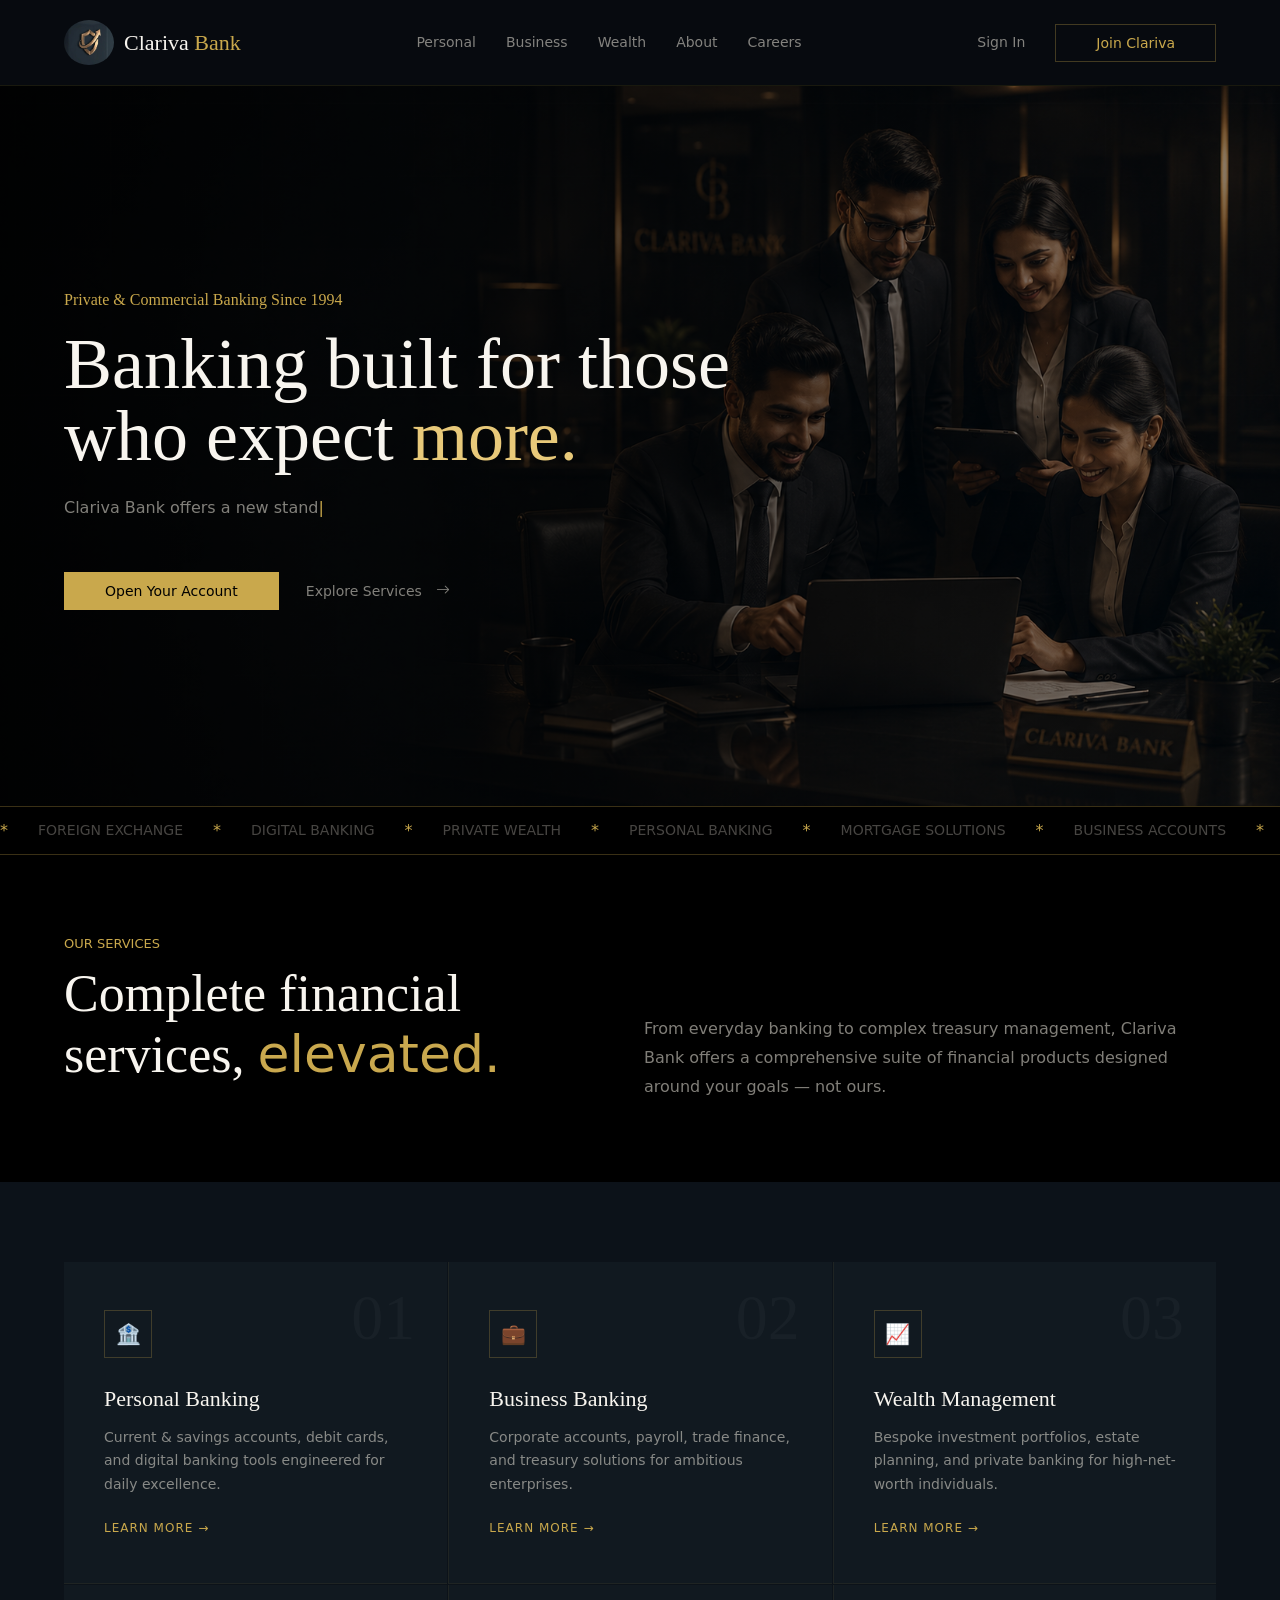
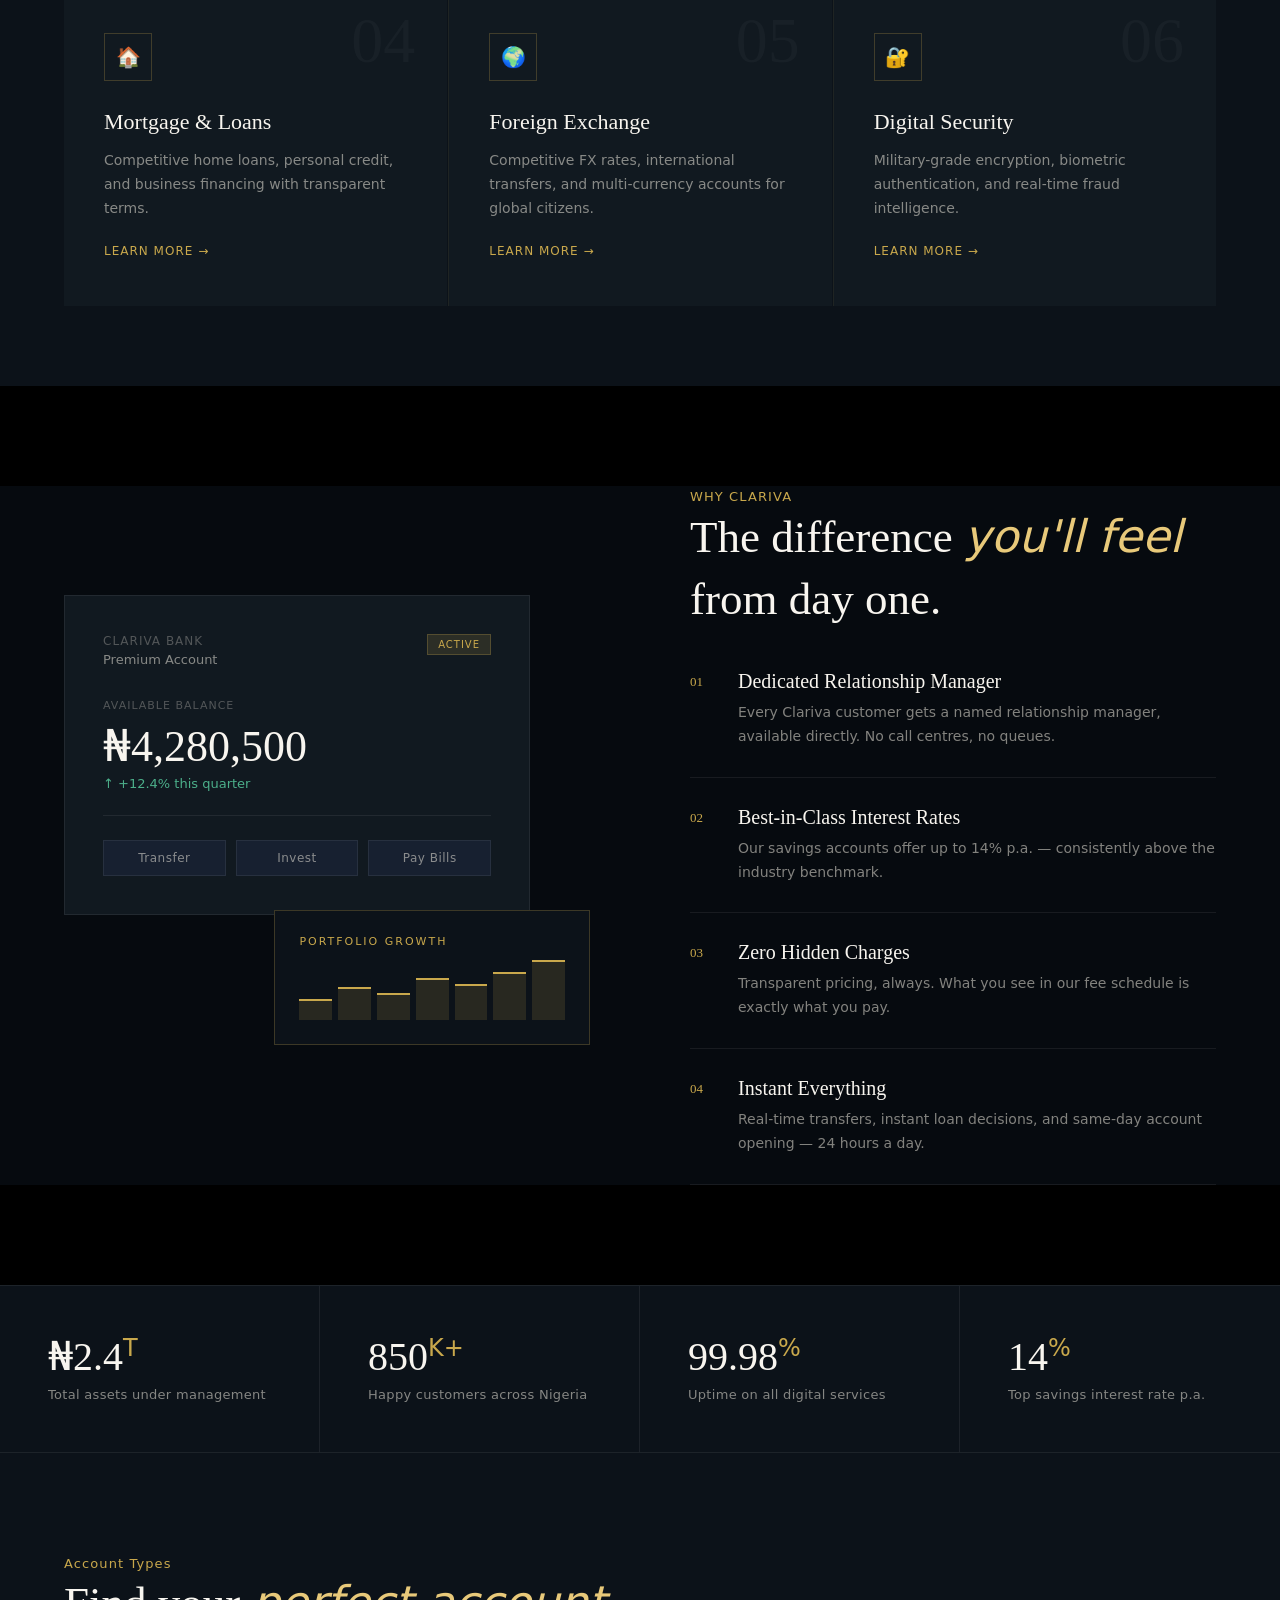
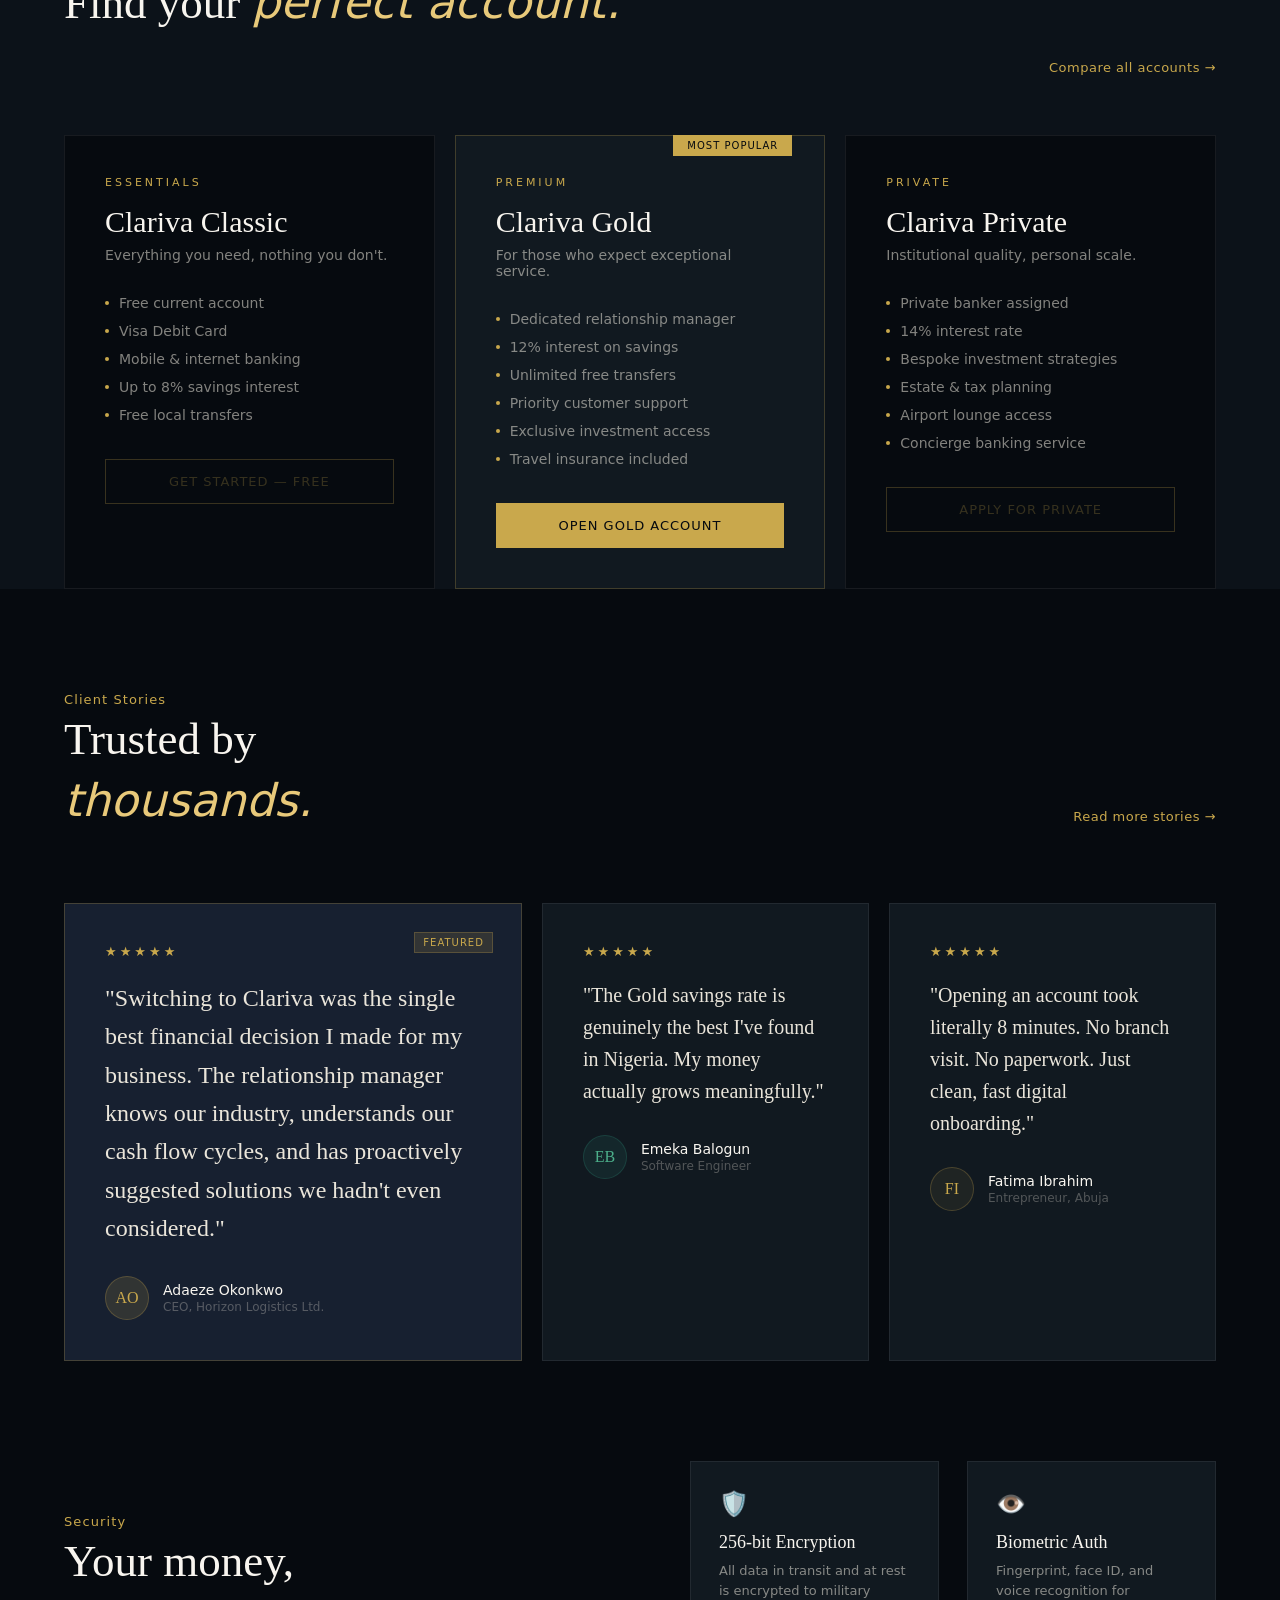
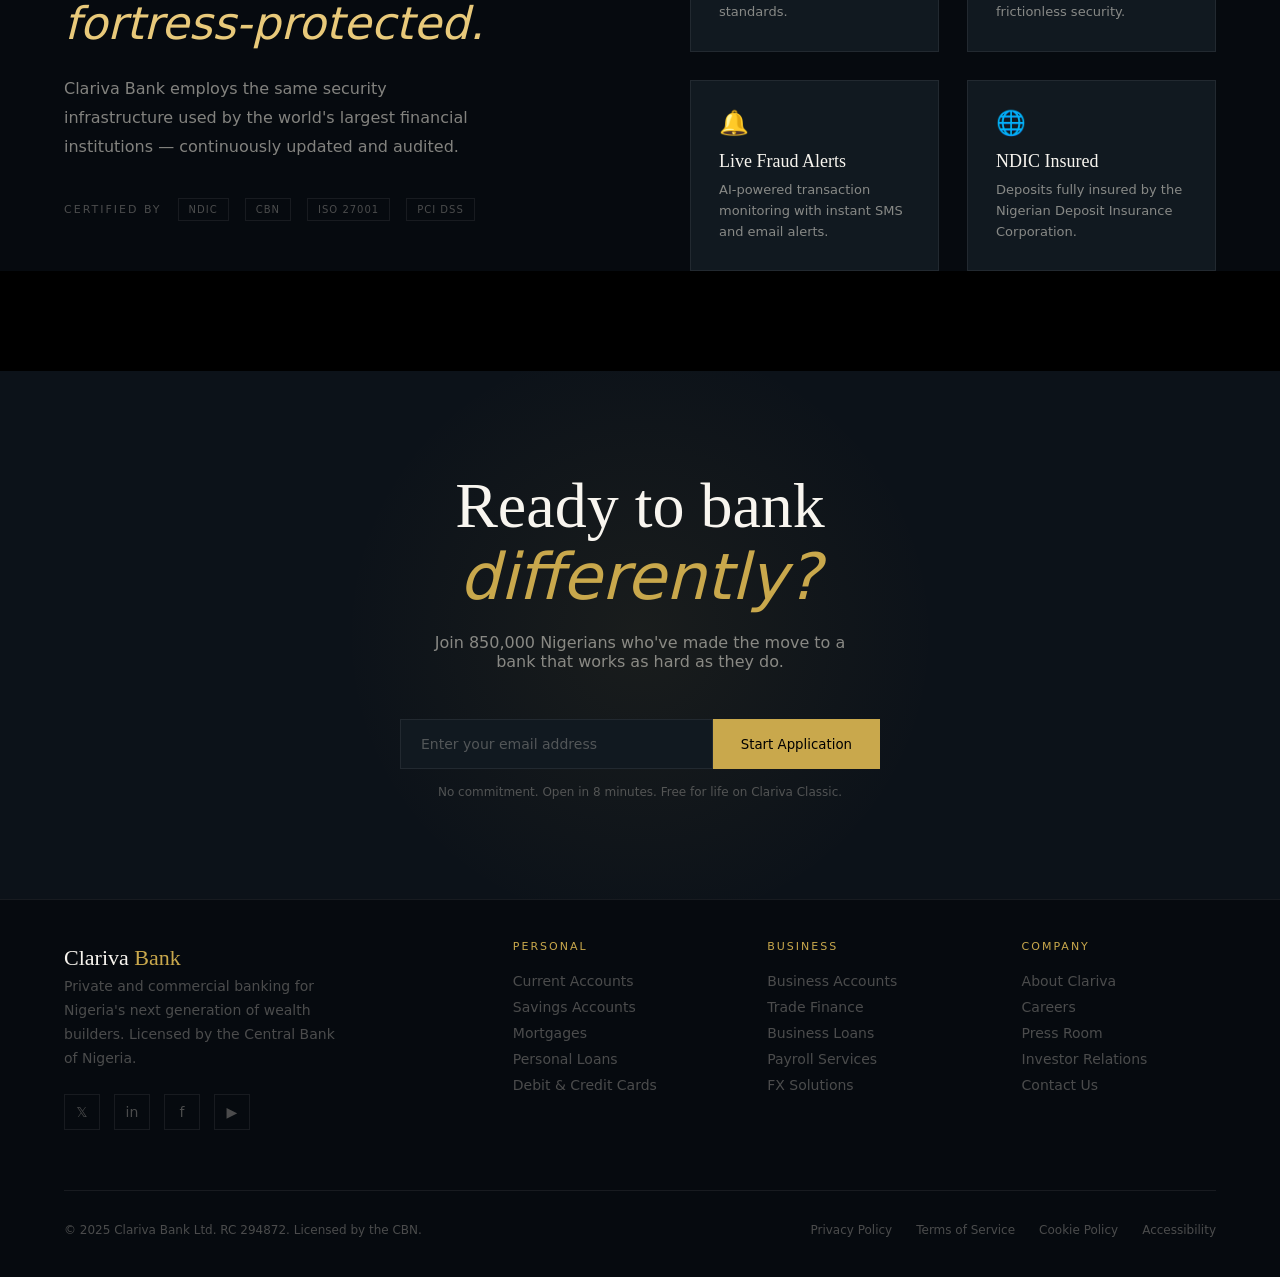
==== index.html @ 9856fad3 "uploaded" ====
<!DOCTYPE html>
<html lang="en">

<head>
    <meta charset="UTF-8">
    <meta name="viewport" content="width=device-width, initial-scale=1.0">
    <link rel="icon" type="image/svg+xml" href="./images/clariva-logo.png">
    <meta name="viewport" content="width=device-width, initial-scale=1.0">
    <link rel="stylesheet" href="https://cdn.jsdelivr.net/npm/bootstrap-icons@1.13.1/font/bootstrap-icons.min.css">
    <link rel="stylesheet" href="./css/index.css">
    <title>Clariva Bank - Private & Commercial Banking</title>
</head>

<body>

    <header>
        <div class="navbar">
            <div class="header-1">
                
                <img src="./images/clariva-logo.png" alt="">
                <a href="#">
                    
                    <h1>Clariva <span>Bank</span></h1>
                </a>
            </div>

            <nav class="main-nav">
                <ul>
                    <li><a href="#">Personal</a></li>
                    <li><a href="#">Business</a></li>
                    <li><a href="#">Wealth</a></li>
                    <li><a href="#">About</a></li>
                    <li><a href="#">Careers</a></li>
                </ul>
            </nav>

            <div class="bttn">
                <a href="#" id="signIn">Sign In</a>
                <button id="btn">Join Clariva</button>
            </div>

            <button class="menu-toggle" type="button" aria-label="Open menu">
                <i class="bi bi-list"></i>
            </button>
        </div>
    </header>

    <section class="hero">
        <div class="hero-section">
            <h5>Private & Commercial Banking Since 1994</h5>

            <h1>
                Banking built
                for those who
                expect <span class="more">more.</span>
            </h1>

            <p class="hero-typewriter">
                <span id="typewriter"></span><span class="tw-cursor">|</span>
            </p>

            <a href="./signUp and signIn/signup.html"><button id="btn">Open Your Account</button></a>
            <a class="explore-link" href="#">Explore Services <i class="bi bi-arrow-right"></i></a>

        </div>

        <div>

        </div>
    </section>

    <section class="foreign-section">
        <div class="marquee-section">
            <div class="exchange">
                <span>*</span>
                <p>FOREIGN EXCHANGE</p>
                <span>*</span>
                <p>DIGITAL BANKING</p>
                <span>*</span>
                <p>PRIVATE WEALTH</p>
                <span>*</span>
                <p>PERSONAL BANKING</p>
                <span>*</span>
                <p>MORTGAGE SOLUTIONS</p>
                <span>*</span>
                <p>BUSINESS ACCOUNTS</p>
                <span>*</span>
                <p>INVESTMENT MANAGEMENT</p>
                <span>*</span>
                <p>TRADE FINANCE</p>

                <!-- Duplicate text makes the marquee loop smoothly -->

                <span>*</span>
                <p>FOREIGN EXCHANGE</p>
                <span>*</span>
                <p>DIGITAL BANKING</p>
                <span>*</span>
                <p>PRIVATE WEALTH</p>
                <span>*</span>
                <p>PERSONAL BANKING</p>
                <span>*</span>
                <p>MORTGAGE SOLUTIONS</p>
                <span>*</span>
                <p>BUSINESS ACCOUNTS</p>
                <span>*</span>
                <p>INVESTMENT MANAGEMENT</p>
                <span>*</span>
                <p>TRADE FINANCE</p>
            </div>
        </div>
    </section>

    <section class="service-section">
        <div class="service">
            <h5>OUR SERVICES</h5>

            <h2>Complete financial
                services, <span>elevated.</span></h2>
        </div>

        <div class="complex">
            <p>From everyday banking to complex treasury management, Clariva Bank offers a comprehensive suite of
                financial products designed around your goals — not ours.</p>
        </div>
    </section>

    <section>
        <div class="services-grid">
            <div class="service-card">
                <span class="service-num">01</span>
                <div class="service-icon">🏦</div>
                <div class="service-title">Personal Banking</div>
                <p class="service-desc">Current & savings accounts, debit cards, and digital banking tools engineered
                    for daily excellence.</p>
                <a href="#" class="service-link">Learn more →</a>
            </div>
            <div class="service-card-2">
                <span class="service-num">02</span>
                <div class="service-icon">💼</div>
                <div class="service-title">Business Banking</div>
                <p class="service-desc">Corporate accounts, payroll, trade finance, and treasury solutions for ambitious
                    enterprises.</p>
                <a href="#" class="service-link">Learn more →</a>
            </div>
            <div class="service-card-3">
                <span class="service-num">03</span>
                <div class="service-icon">📈</div>
                <div class="service-title">Wealth Management</div>
                <p class="service-desc">Bespoke investment portfolios, estate planning, and private banking for
                    high-net-worth individuals.</p>
                <a href="#" class="service-link">Learn more →</a>
            </div>
            <div class="service-card-4">
                <span class="service-num">04</span>
                <div class="service-icon">🏠</div>
                <div class="service-title">Mortgage & Loans</div>
                <p class="service-desc">Competitive home loans, personal credit, and business financing with transparent
                    terms.</p>
                <a href="#" class="service-link">Learn more →</a>
            </div>
            <div class="service-card-5">
                <span class="service-num">05</span>
                <div class="service-icon">🌍</div>
                <div class="service-title">Foreign Exchange</div>
                <p class="service-desc">Competitive FX rates, international transfers, and multi-currency accounts for
                    global citizens.</p>
                <a href="#" class="service-link">Learn more →</a>
            </div>
            <div class="service-card-6">
                <span class="service-num">06</span>
                <div class="service-icon">🔐</div>
                <div class="service-title">Digital Security</div>
                <p class="service-desc">Military-grade encryption, biometric authentication, and real-time fraud
                    intelligence.</p>
                <a href="#" class="service-link">Learn more →</a>
            </div>
        </div>
    </section>

    <!-- WHY CLARIVA SECTION -->
    <section class="why">
        <div class="why-inner">
            <div class="why-visual reveal">
                <div class="why-card-main">
                    <div class="why-card-main-top">
                        <div>
                            <div class="wcm-bank">Clariva Bank</div>
                            <div class="wcm-premium">Premium Account</div>
                        </div>
                        <div class="wcm-badge">Active</div>
                    </div>
                    <div class="wcm-balance-label">Available Balance</div>
                    <div class="wcm-balance">₦4,280,500</div>
                    <div class="wcm-change">↑ +12.4% this quarter</div>
                    <div class="wcm-divider"></div>
                    <div class="wcm-actions">
                        <button class="wcm-btn">Transfer</button>
                        <button class="wcm-btn">Invest</button>
                        <button class="wcm-btn">Pay Bills</button>
                    </div>
                </div>
                <div class="why-card-secondary">
                    <div class="wcs-label">Portfolio Growth</div>
                    <div class="wcs-bars">
                        <div class="wcs-bar" style="height:35%"></div>
                        <div class="wcs-bar" style="height:55%"></div>
                        <div class="wcs-bar" style="height:45%"></div>
                        <div class="wcs-bar" style="height:70%"></div>
                        <div class="wcs-bar" style="height:60%"></div>
                        <div class="wcs-bar" style="height:80%"></div>
                        <div class="wcs-bar" style="height:100%"></div>
                    </div>
                </div>
            </div>

            <div>
                <div class="section-label">
                    <div class="section-label-line"></div>
                    <span>WHY CLARIVA</span>
                </div>
                <h2 class="section-heading">The difference <em>you'll
                        feel</em> from day one.</h2>

                <div class="why-points">
                    <div class="why-point reveal">
                        <div class="wp-num">01</div>
                        <div>
                            <div class="wp-title">Dedicated Relationship Manager</div>
                            <p class="wp-desc">Every Clariva customer gets a named relationship manager, available
                                directly. No call
                                centres, no queues.</p>
                        </div>
                    </div>
                    <div class="why-point reveal reveal-delay-1">
                        <div class="wp-num">02</div>
                        <div>
                            <div class="wp-title">Best-in-Class Interest Rates</div>
                            <p class="wp-desc">Our savings accounts offer up to 14% p.a. — consistently above the
                                industry benchmark.
                            </p>
                        </div>
                    </div>
                    <div class="why-point reveal reveal-delay-2">
                        <div class="wp-num">03</div>
                        <div>
                            <div class="wp-title">Zero Hidden Charges</div>
                            <p class="wp-desc">Transparent pricing, always. What you see in our fee schedule is exactly
                                what you pay.
                            </p>
                        </div>
                    </div>
                    <div class="why-point reveal reveal-delay-3">
                        <div class="wp-num">04</div>
                        <div>
                            <div class="wp-title">Instant Everything</div>
                            <p class="wp-desc">Real-time transfers, instant loan decisions, and same-day account opening
                                — 24 hours a
                                day.</p>
                        </div>
                    </div>
                </div>
            </div>
        </div>
    </section>

    <!-- CARDS -->
    <section class="cards" style="padding:0;">
        <div class="cards-grid">
            <div class="card-item">
                <div class="card-val">₦2.4<sup>T</sup></div>
                <div class="card-label">Total assets under management</div>
            </div>
            <div class="card-item">
                <div class="card-val">850<sup>K+</sup></div>
                <div class="card-label">Happy customers across Nigeria</div>
            </div>
            <div class="card-item">
                <div class="card-val">99.98<sup>%</sup></div>
                <div class="card-label">Uptime on all digital services</div>
            </div>
            <div class="card-item">
                <div class="card-val">14<sup>%</sup></div>
                <div class="card-label">Top savings interest rate p.a.</div>
            </div>
        </div>
    </section>

    <!-- ACCOUNTS SECTION -->
    <section class="accounts">
        <div class="account-section">
            <div class="section-label">
                <div class="section-label"></div>
                <span>Account Types</span>
            </div>
            <div style="display:flex;justify-content:space-between;align-items:flex-end;margin-bottom:0;">
                <h2 class="section-heading reveal reveal-delay-1">Find your <em>perfect account.</em></h2>
                <a href="#" style="font-size:13px;color: #C9A84C;text-decoration:none;letter-spacing:0.5px;"
                    class="reveal reveal-delay-2">Compare all accounts →</a>
            </div>
            <div class="accounts-grid">
                <div class="account-card">
                    <div class="ac-tier">Essentials</div>
                    <div class="ac-name">Clariva Classic</div>
                    <div class="ac-tagline">Everything you need, nothing you don't.</div>
                    <ul class="ac-features">
                        <li>Free current account</li>
                        <li>Visa Debit Card</li>
                        <li>Mobile & internet banking</li>
                        <li>Up to 8% savings interest</li>
                        <li>Free local transfers</li>
                    </ul>
                    <button class="ac-btn">Get Started — Free</button>
                </div>
                <div class="account-card featured reveal reveal-delay-1">
                    <div class="ac-featured-badge">Most Popular</div>
                    <div class="ac-tier">Premium</div>
                    <div class="ac-name">Clariva Gold</div>
                    <div class="ac-tagline">For those who expect exceptional service.</div>
                    <ul class="ac-features">
                        <li>Dedicated relationship manager</li>
                        <li>12% interest on savings</li>
                        <li>Unlimited free transfers</li>
                        <li>Priority customer support</li>
                        <li>Exclusive investment access</li>
                        <li>Travel insurance included</li>
                    </ul>
                    <button class="ac-btn">Open Gold Account</button>
                </div>
                <div class="account-card reveal reveal-delay-2">
                    <div class="ac-tier">Private</div>
                    <div class="ac-name">Clariva Private</div>
                    <div class="ac-tagline">Institutional quality, personal scale.</div>
                    <ul class="ac-features">
                        <li>Private banker assigned</li>
                        <li>14% interest rate</li>
                        <li>Bespoke investment strategies</li>
                        <li>Estate & tax planning</li>
                        <li>Airport lounge access</li>
                        <li>Concierge banking service</li>
                    </ul>
                    <button class="ac-btn">Apply for Private</button>
                </div>
            </div>
        </div>
    </section>

    <!-- TESTIMONIALS -->
    <section class="testimonials">
        <div class="testimonial-section">
            <div class="testimonials-header">
                <div>
                    <div class="section-label reveal">
                        <div class="section-label-line"></div>
                        <span>Client Stories</span>
                    </div>
                    <h2 class="section-heading reveal reveal-delay-1">Trusted by<br><em>thousands.</em></h2>
                </div>
                <a href="#" style="font-size:13px;color: #C9A84C;text-decoration:none;letter-spacing:0.5px;"
                    class="reveal">Read more stories →</a>
            </div>

            <div class="testimonials-grid">
                <div class="testi-card featured">
                    <div class="testi-badge">Featured</div>
                    <div class="testi-stars">
                        <span>★</span>
                        <span>★</span>
                        <span>★</span>
                        <span>★</span>
                        <span>★</span>
                    </div>
                    <p class="testi-quote">"Switching to Clariva was the single best financial decision I made for my
                        business. The
                        relationship manager knows our industry, understands our cash flow cycles, and has proactively
                        suggested
                        solutions we hadn't even considered."</p>
                    <div class="testi-author">
                        <div class="ta-avatar">AO</div>
                        <div>
                            <div class="ta-name">Adaeze Okonkwo</div>
                            <div class="ta-role">CEO, Horizon Logistics Ltd.</div>
                        </div>
                    </div>
                </div>
                <div class="testi-card">
                    <div class="testi-stars"><span>★</span><span>★</span><span>★</span><span>★</span><span>★</span>
                    </div>
                    <p class="testi-quote">"The Gold savings rate is genuinely the best I've found in Nigeria. My money
                        actually
                        grows meaningfully."</p>
                    <div class="testi-author">
                        <div class="ta-avatar"
                            style="background:rgba(42,122,106,0.15);border-color:rgba(42,122,106,0.3);color:#4CAF8A;">EB
                        </div>
                        <div>
                            <div class="ta-name">Emeka Balogun</div>
                            <div class="ta-role">Software Engineer</div>
                        </div>
                    </div>
                </div>
                <div class="testi-card reveal reveal-delay-2">
                    <div class="testi-stars"><span>★</span><span>★</span><span>★</span><span>★</span><span>★</span>
                    </div>
                    <p class="testi-quote">"Opening an account took literally 8 minutes. No branch visit. No paperwork.
                        Just
                        clean,
                        fast digital onboarding."</p>
                    <div class="testi-author">
                        <div class="ta-avatar" style="background:rgba(201,168,76,0.08);color: #C9A84C;">FI</div>
                        <div>
                            <div class="ta-name">Fatima Ibrahim</div>
                            <div class="ta-role">Entrepreneur, Abuja</div>
                        </div>
                    </div>
                </div>
            </div>
        </div>
    </section>

    <!-- SECURITY SECTION-->
    <section class="security">
        <div class="security-section">
            <div class="security-inner">
                <div>
                    <div class="section-label reveal">
                        <div class="section-label-line"></div>
                        <span>Security</span>
                    </div>
                    <h2 class="section-heading" style="margin-bottom:20px;">Your
                        money,<br><em>fortress-protected.</em></h2>
                    <p
                        style="font-size:16px;color: rgba(234, 229, 218, 0.55);line-height:1.8;max-width:420px;margin-bottom:36px;">
                        Clariva Bank employs the same security infrastructure used by the world's largest financial
                        institutions —
                        continuously updated and audited.
                    </p>
                    <div style="display:flex;gap:16px;align-items:center;">
                        <div
                            style="font-size:11px;letter-spacing:2px;text-transform:uppercase;color: rgba(234, 229, 218, 0.3);">
                            Certified by
                        </div>
                        <div class="cert-badge">NDIC</div>
                        <div class="cert-badge">CBN</div>
                        <div class="cert-badge">ISO 27001</div>
                        <div class="cert-badge">PCI DSS</div>
                    </div>
                </div>
                <div class="security-features">
                    <div class="sec-feat">
                        <div class="sec-feat-icon">🛡️</div>
                        <div class="sec-feat-title">256-bit Encryption</div>
                        <p class="sec-feat-desc">All data in transit and at rest is encrypted to military standards.</p>
                    </div>
                    <div class="sec-feat">
                        <div class="sec-feat-icon">👁️</div>
                        <div class="sec-feat-title">Biometric Auth</div>
                        <p class="sec-feat-desc">Fingerprint, face ID, and voice recognition for frictionless security.
                        </p>
                    </div>
                    <div class="sec-feat">
                        <div class="sec-feat-icon">🔔</div>
                        <div class="sec-feat-title">Live Fraud Alerts</div>
                        <p class="sec-feat-desc">AI-powered transaction monitoring with instant SMS and email alerts.
                        </p>
                    </div>
                    <div class="sec-feat">
                        <div class="sec-feat-icon">🌐</div>
                        <div class="sec-feat-title">NDIC Insured</div>
                        <p class="sec-feat-desc">Deposits fully insured by the Nigerian Deposit Insurance Corporation.
                        </p>
                    </div>
                </div>
            </div>
        </div>
    </section>

    <!-- CTA -->
    <section class="cta-section">
        <div cta-section-2>
            <h2 class="cta-headline">Ready to bank<br><em>differently?</em></h2>
            <p class="cta-sub">Join 850,000 Nigerians who've made the move to a bank that works as
                hard as
                they do.</p>
            <div class="cta-input-group">
                <input class="cta-input" type="email" placeholder="Enter your email address">
                <button class="btn-gold" style="white-space:nowrap; 
            padding:16px 28px; background-color: #C9A84C; border: none;">Start Application</button>
            </div>
            <p class="cta-disclaimer">No commitment. Open in 8 minutes. Free for life on Clariva
                Classic.
            </p>
        </div>
    </section>

    <!-- FOOTER SECTION-->
    <footer>
        <div class="footer-section">
            <div class="footer-top">
                <div class="footer-brand">
                    <a class="nav-logo" href="#">Clariva <span>Bank</span></a>
                    <p>Private and commercial banking for Nigeria's next generation of wealth builders. Licensed by the
                        Central Bank
                        of Nigeria.</p>
                    <div class="footer-all" style="display:flex;gap:14px;margin-top:24px;">
                        <a href="#"
                            style="width:36px;height:36px;border:1px solid rgba(255, 255, 255, 0.07);display:flex;align-items:center;justify-content:center;color: rgba(234, 229, 218, 0.3);text-decoration:none;font-size:14px;transition:all 0.2s">𝕏</a>
                        <a href="#"
                            style="width:36px;height:36px;border:1px solid rgba(255, 255, 255, 0.07);display:flex;align-items:center;justify-content:center;color: rgba(234, 229, 218, 0.3);text-decoration:none;font-size:14px;transition:all 0.2s;">in</a>
                        <a href="#"
                            style="width:36px;height:36px;border:1px solid rgba(255, 255, 255, 0.07);display:flex;align-items:center;justify-content:center;color: rgba(234, 229, 218, 0.3);text-decoration:none;font-size:14px;transition:all 0.2s;">f</a>
                        <a href="#"
                            style="width:36px;height:36px;border:1px solid rgba(255, 255, 255, 0.07);display:flex;align-items:center;justify-content:center;color: rgba(234, 229, 218, 0.3);text-decoration:none;font-size:14px;transition:all 0.2s;">▶</a>
                    </div>
                </div>
                <div class="footer-col">
                    <h4>Personal</h4>
                    <a href="#">Current Accounts</a>
                    <a href="#">Savings Accounts</a>
                    <a href="#">Mortgages</a>
                    <a href="#">Personal Loans</a>
                    <a href="#">Debit & Credit Cards</a>
                </div>
                <div class="footer-col">
                    <h4>Business</h4>
                    <a href="#">Business Accounts</a>
                    <a href="#">Trade Finance</a>
                    <a href="#">Business Loans</a>
                    <a href="#">Payroll Services</a>
                    <a href="#">FX Solutions</a>
                </div>
                <div class="footer-col">
                    <h4>Company</h4>
                    <a href="#">About Clariva</a>
                    <a href="#">Careers</a>
                    <a href="#">Press Room</a>
                    <a href="#">Investor Relations</a>
                    <a href="#">Contact Us</a>
                </div>
            </div>
            <div class="footer-bottom">
                <p>© 2025 Clariva Bank Ltd. RC 294872. Licensed by the CBN.</p>
                <div class="footer-legal">
                    <a href="#">Privacy Policy</a>
                    <a href="#">Terms of Service</a>
                    <a href="#">Cookie Policy</a>
                    <a href="#">Accessibility</a>
                </div>
            </div>
        </div>
    </footer>






    <script type="module" src="./js/index.js"></script>
</body>

</html>
---- css/index.css ----
* {
    margin: 0;
    padding: 0;
    box-sizing: border-box;
    font-family: "DM Sans", system-ui, sans-serif;
}

body {
    background-color: black;
}

header {
    background-color: #070a0f;
    padding: 20px 0;
    position: sticky;
    top: 0;
    z-index: 10;
    border-bottom: 1px solid rgba(255, 217, 0, 0.071);
}

.navbar {
    display: flex;
    justify-content: space-between;
    align-items: center;
    width: 90%;
    margin: auto;
}

.header-1 {
    display: flex;
    gap: 10px;
    align-items: center;
}

.header-1 a {
    text-decoration: none;
}

.header-1 img {
    width: 50px;
    height: 45px;
    border:none;
    border-radius: 50%;
}

.header-1 h1 {
    font-family: "Cormorant Garamond", Georgia, serif;
    font-size: 22px;
    font-weight: 300;
    line-height: 35.2px;
    color: rgb(248, 245, 239);
}


.header-1 span {
    font-family: "Cormorant Garamond", Georgia, serif;
    font-size: 22px;
    font-weight: 300;
    line-height: 35.2px;
    color: rgb(201, 168, 76);
}

nav ul {
    display: flex;
    gap: 30px;
    list-style: none;
}

nav ul li a {
    font-family: "DM Sans", system-ui, sans-serif;
    font-size: 14px;
    font-weight: 400;
    line-height: 20.8px;
    color: rgba(234, 229, 218, 0.55);
    text-decoration: none;
}

nav li a:hover {
    color: white;
    transition: all 0.3s ease;
}

.bttn {
    display: flex;
    gap: 30px;
    align-items: center;
}

.bttn a {
    font-family: "DM Sans", system-ui, sans-serif;
    font-size: 14px;
    font-weight: 300;
    line-height: 20.8px;
    color: rgba(234, 229, 218, 0.55);
    text-decoration: none;
}

.bttn button {
    font-family: "DM Sans", system-ui, sans-serif;
    font-size: 14px;
    font-weight: 400;
    line-height: normal;
    color: rgb(201, 168, 76);
    background-color: transparent;
    border: 1px solid rgba(201, 168, 76, 0.3);
    padding: 10px 40px;
}

.bttn button:hover {
    background-color: rgb(201, 168, 76);
    color: black;
    border: 1px solid rgb(201, 168, 76);
    transition: all 0.3s ease;
}

.menu-toggle {
    display: none;
    width: 42px;
    height: 42px;
    border: 1px solid rgba(201, 168, 76, 0.3);
    background-color: transparent;
    color: #C9A84C;
    font-size: 24px;
    cursor: pointer;
}

/* hero-section */

.hero {
    min-height: 720px;
    background: linear-gradient(90deg, rgba(0, 0, 0, 0.88), rgba(0, 0, 0, 0.35)), url(../images/7b93411f-f31e-410a-948a-2082370e4ae7.png) center/cover;
    display: flex;
    align-items: center;
    padding: 100px 5%;
}

.hero-section {
    width: 100%;
    max-width: 680px;
}

.hero-section h5 {
    font-family: "Cormorant Garamond", Georgia, serif;
    font-size: 16px;
    font-weight: 300;
    line-height: 35.2px;
    color: rgb(201, 168, 76);

}

.hero-section h1 {
    font-family: "Cormorant Garamond", Georgia, serif;
    font-size: 72px;
    font-weight: 100;
    line-height: 1;
    color: rgb(248, 245, 239);
    margin-top: 10px;

}

.hero-section .more {
    font-family: "Cormorant Garamond", Georgia, serif;
    font-weight: 300;
    color: rgb(232, 201, 122);
}

.hero-typewriter {
    font-family: "DM Sans", system-ui, sans-serif;
    font-size: 16px;
    font-weight: 500;
    color: rgba(234, 229, 218, 0.55);
    line-height: 1.7;
    margin-top: 22px;
    width: 90%;
    min-height: 56px;
}

.tw-cursor {
    color: rgb(201, 168, 76);
}

.hero-section button {
    font-family: "DM Sans", system-ui, sans-serif;
    font-size: 14px;
    font-weight: 400;
    color: black;
    background-color: rgb(201, 168, 76);
    border: 1px solid rgba(201, 168, 76, 0.3);
    margin-top: 22px;
    padding: 10px 40px;
    cursor: pointer;
}

.hero-section button:hover {
    background-color: rgb(232, 201, 122);
    border-color: rgb(232, 201, 122);
    transition: all 0.3s ease;
}

.explore-link {
    display: inline-block;
    margin-left: 22px;
    font-family: "DM Sans", system-ui, sans-serif;
    font-size: 14px;
    font-weight: 500;
    color: rgba(234, 229, 218, 0.55);
    text-decoration: none;
}

.bi-arrow-right {
    margin-left: 10px;

}

.explore-link:hover {
    color: rgb(232, 201, 122);
    transition: all 0.3s ease;
}


.foreign-section {
    border-top: 1px solid rgba(201, 168, 76, 0.288);
    border-bottom: 1px solid rgba(201, 168, 76, 0.288);
    padding: 14px 0;
    overflow: hidden;
}

.marquee-section {
    overflow: hidden;
}

.foreign-section:hover .exchange {
    animation-play-state: paused;
}

.exchange {
    display: flex;
    gap: 30px;
    width: max-content;
    white-space: nowrap;
    animation: logo-marquee 30s linear infinite;
}

@keyframes logo-marquee {
    0% {
        transform: translateX(0);
    }

    100% {
        transform: translateX(-50%);
    }
}

.exchange span {
    color: rgb(201, 168, 76);
}

.exchange p {
    font-family: "DM Sans", system-ui, sans-serif;
    font-size: 14px;
    font-weight: 300;
    line-height: 19.2px;
    color: rgba(234, 229, 218, 0.3);
}

.service-section {
    display: flex;
    gap: 60px;
    width: 90%;
    margin: 80px auto;
}

.service {
    width: 50%;
    /* border: 1px solid white; */
}

.service h5 {
    font-family: "DM Sans", system-ui, sans-serif;
    font-size: 13px;
    font-weight: 500;
    line-height: 17.6px;
    color: rgb(201, 168, 76);
}

.service h2 {
    font-family: "Cormorant Garamond", Georgia, serif;
    font-size: 52px;
    font-weight: 300;
    line-height: 61.6px;
    color: rgb(248, 245, 239);
    margin-top: 10px;
}

.service span {
    color: rgb(201, 168, 78);
}

.complex {
    width: 55%;
    margin-top: 80px;
    
}

.complex p {
    font-family: "DM Sans", system-ui, sans-serif;
    font-size: 16px;
    font-weight: 400;
    line-height: 28.8px;
    color: rgba(234, 229, 218, 0.55);

}

/* SERVICES */
.services-grid {
    background-color: #0C1219;
    padding: 80px 5% 80px;
    display: grid;
    grid-template-columns: repeat(3, 1fr);
    gap: 1px;
}

.services-card {
    display: grid;
    grid-template-columns: 1fr 1fr;
    gap: 60px;
    align-items: end;
    margin-bottom: 70px;
}

.services-header p {
    font-size: 16px;
    color: rgba(234, 229, 218, 0.55);
    line-height: 1.8;
}

.service-card,
.service-card-2,
.service-card-3,
.service-card-4,
.service-card-5,
.service-card-6 {
    background: #111920;
    padding: 48px 40px;
    transition: background 0.3s;
    position: relative;
    overflow: hidden;
}

.service-card-2,
.service-card-3,
.service-card-5,
.service-card-6 {
    border-left: 1px solid #c9a84c13;
}

.service-card,
.service-card-2,
.service-card-3 {
    border-bottom: 1px solid #c9a84c13;
}

.service-card::before,
.service-card-2::before,
.service-card-3::before,
.service-card-4::before,
.service-card-5::before,
.service-card-6::before {
    content: '';
    position: absolute;
    top: 0;
    left: 0;
    right: 0;
    height: 2px;
    background: linear-gradient(90deg, transparent, #C9A84C, transparent);
    transform: scaleX(0);
    transition: transform 0.4s;
}

.service-card:hover,
.service-card-2:hover,
.service-card-3:hover,
.service-card-4:hover,
.service-card-5:hover,
.service-card-6:hover {
    background-color: #172030;
}

.service-card:hover::before,
.service-card-2:hover::before,
.service-card-3:hover::before,
.service-card-4:hover::before,
.service-card-5:hover::before,
.service-card-6:hover::before {
    transform: scaleX(1);
}

.service-icon {
    width: 48px;
    height: 48px;
    margin-bottom: 28px;
    border: 1px solid rgba(201, 168, 76, 0.25);
    display: flex;
    align-items: center;
    justify-content: center;
    font-size: 20px;
    transition: border-color 0.3s;
}

.service-card:hover .service-icon,
.service-card-2:hover .service-icon,
.service-card-3:hover .service-icon,
.service-card-4:hover .service-icon,
.service-card-5:hover .service-icon,
.service-card-6:hover .service-icon {
    border-color: #C9A84C;
}

.service-title {
    font-family: 'Cormorant Garamond', Georgia, serif;
    font-size: 22px;
    font-weight: 400;
    color: #F8F5EF;
    margin-bottom: 14px;
}

.service-desc {
    font-size: 14px;
    color: rgba(234, 229, 218, 0.55);
    line-height: 1.7;
    margin-bottom: 24px;
}

.service-link {
    font-size: 12px;
    letter-spacing: 1px;
    text-transform: uppercase;
    color: #C9A84C;
    text-decoration: none;
    display: flex;
    align-items: center;
    gap: 8px;
    transition: gap 0.2s;
}

.service-card:hover .service-link {
    gap: 14px;
}

.service-num {
    position: absolute;
    top: 24px;
    right: 32px;
    font-family: 'Cormorant Garamond', Georgia, serif;
    font-size: 64px;
    font-weight: 300;
    color: rgba(255, 255, 255, 0.03);
    line-height: 1;
}

/* WHY CLARIVA */
.why {
    background-color: #060A0F;
    margin-top: 100px;
}

.why-inner {
    display: grid;
    grid-template-columns: 1fr 1fr;
    gap: 100px;
    align-items: center;
    width: 90%;
    margin: auto;
}

.why-visual {
    position: relative;
    height: 560px;
}

.why-card-main {
    position: absolute;
    left: 0;
    top: 40px;
    right: 60px;
    background-color: #111920;
    border: 1px solid rgba(255, 255, 255, 0.07);
    padding: 38px;
}

.why-card-main-top {
    display: flex;
    justify-content: space-between;
    align-items: flex-start;
    margin-bottom: 32px;
}

.wcm-bank {
    font-size: 12px;
    color: rgba(234, 229, 218, 0.3);
    letter-spacing: 1px;
    text-transform: uppercase;
}

.wcm-premium {
    font-size: 13px;
    color: rgba(234, 229, 218, 0.55);
    margin-top: 4px;
}

.wcm-badge {
    font-size: 10px;
    background-color: rgba(201, 168, 76, 0.15);
    border: 1px solid rgba(201, 168, 76, 0.25);
    color: #C9A84C;
    padding: 4px 10px;
    letter-spacing: 1px;
    text-transform: uppercase;
}

.wcm-balance-label {
    font-size: 11px;
    color: rgba(234, 229, 218, 0.3);
    text-transform: uppercase;
    letter-spacing: 1px;
    margin-bottom: 8px;
}

.wcm-balance {
    font-family: 'Cormorant Garamond', Georgia, serif;
    font-size: 44px;
    font-weight: 300;
    color: #F8F5EF;
    margin-bottom: 4px;
}

.wcm-change {
    font-size: 13px;
    color: #4CAF8A;
    display: flex;
    align-items: center;
    gap: 6px;
}

.wcm-divider {
    height: 1px;
    background-color: rgba(255, 255, 255, 0.07);
    margin: 24px 0;
}

.wcm-actions {
    display: flex;
    gap: 10px;
}

.wcm-btn {
    flex: 1;
    padding: 10px;
    background-color: #172030;
    border: 1px solid rgba(255, 255, 255, 0.07);
    color: rgba(234, 229, 218, 0.55);
    font-size: 12px;
    font-family: 'DM Sans', system-ui, sans-serif;
    letter-spacing: 0.5px;
    cursor: none;
    text-align: center;
    transition: all 0.2s;
}

.wcm-btn:hover {
    border-color: rgba(201, 168, 76, 0.25);
    color: #C9A84C;
}

.why-card-secondary {
    position: absolute;
    right: 0;
    bottom: 70px;
    width: 60%;
    background-color: #0C1219;
    border: 1px solid rgba(201, 168, 76, 0.25);
    padding: 24px;
}

.wcs-label {
    font-size: 11px;
    color: #C9A84C;
    text-transform: uppercase;
    letter-spacing: 2px;
    margin-bottom: 12px;
}

.wcs-bars {
    display: flex;
    gap: 6px;
    align-items: flex-end;
    height: 60px;
}

.wcs-bar {
    flex: 1;
    background-color: rgba(201, 168, 76, 0.15);
    border-top: 2px solid #C9A84C;
    transition: height 0.5s;
}

.section-label span {
    font-family: "DM Sans", system-ui, sans-serif;
    font-size: 13px;
    font-weight: 400;
    line-height: 17.6px;
    letter-spacing: 1.1px;
    color: rgb(201, 168, 76);
}

.section-heading {
    margin-bottom: 40px;
    font-family: "Cormorant Garamond", Georgia, serif;
    font-size: 45px;
    font-weight: 200;
    line-height: 61.6px;
    color: rgb(248, 245, 239);
}

.section-heading em {
    color: rgb(232, 201, 122);
}

.why-points {
    display: flex;
    flex-direction: column;
    gap: 0;
}

.why-point {
    padding: 28px 0;
    border-bottom: 1px solid rgba(255, 255, 255, 0.07);
    display: flex;
    gap: 24px;
}

.why-point:first-child {
    padding-top: 0;
}

.wp-num {
    font-family: 'Cormorant Garamond', Georgia, serif;
    font-size: 13px;
    color: #C9A84C;
    min-width: 24px;
    margin-top: 4px;
}

.wp-title {
    font-family: 'Cormorant Garamond', Georgia, serif;
    font-size: 20px;
    font-weight: 400;
    color: #F8F5EF;
    margin-bottom: 8px;
}

.wp-desc {
    font-size: 14px;
    color: rgba(234, 229, 218, 0.55);
    line-height: 1.7;
}

/* CARDS */
.cards {
    background-color: #0C1219;
    border-top: 1px solid rgba(255, 255, 255, 0.07);
    border-bottom: 1px solid rgba(255, 255, 255, 0.07);
    margin-top: 100px;
}

.cards-grid {
    display: grid;
    grid-template-columns: repeat(4, 1fr);
    gap: 0;
}

.card-item {
    padding: 50px 48px;
    border-right: 1px solid rgba(255, 255, 255, 0.07);
    position: relative;
}

.card-item:last-child {
    border-right: none;
}

.card-item::after {
    content: '';
    position: absolute;
    top: 0;
    left: 0;
    right: 0;
    height: 2px;
    background: linear-gradient(90deg, #C9A84C 0%, transparent 100%);
    transform: scaleX(0);
    transform-origin: left;
    transition: transform 0.5s;
}

.card-item:hover::after {
    transform: scaleX(1);
}

.card-val {
    font-family: 'Cormorant Garamond', Georgia, serif;
    font-size: 40px;
    font-weight: 300;
    color: #F8F5EF;
    line-height: 1;
}

.card-val sup {
    font-size: 24px;
    vertical-align: super;
    color: #C9A84C;
}

.card-label {
    font-size: 13px;
    color: rgba(234, 229, 218, 0.55);
    margin-top: 10px;
    letter-spacing: 0.3px;
}


/* ACCOUNT TYPES */
.accounts {
    background-color: #0C1219;
}

.account-section {
    padding-top: 100px;
    width: 90%;
    margin: auto;
}

.accounts-grid {
    display: grid;
    grid-template-columns: repeat(3, 1fr);
    gap: 20px;
    margin-top: 60px;

}

.account-card {
    border: 1px solid rgba(255, 255, 255, 0.07);
    padding: 40px;
    position: relative;
    transition: border-color 0.3s;
    background-color: #060A0F;
}

.account-card.featured {
    background-color: #111920;
    border-color: rgba(201, 168, 76, 0.25);
}

.account-card:hover {
    border-color: rgba(201, 168, 76, 0.25);
}

.ac-tier {
    font-size: 11px;
    letter-spacing: 3px;
    text-transform: uppercase;
    color: #C9A84C;
    margin-bottom: 16px;
}

.ac-name {
    font-family: 'Cormorant Garamond', Georgia, serif;
    font-size: 30px;
    font-weight: 300;
    color: #F8F5EF;
    margin-bottom: 8px;
}

.ac-tagline {
    font-size: 14px;
    color: rgba(234, 229, 218, 0.55);
    margin-bottom: 32px;
}

.ac-features {
    list-style: none;
    display: flex;
    flex-direction: column;
    gap: 12px;
    margin-bottom: 36px;
}

.ac-features li {
    font-size: 14px;
    color: rgba(234, 229, 218, 0.55);
    display: flex;
    align-items: center;
    gap: 10px;
}

.ac-features li::before {
    content: '';
    width: 4px;
    height: 4px;
    border-radius: 50%;
    background: #C9A84C;
    flex-shrink: 0;
}

.ac-btn {
    width: 100%;
    padding: 14px;
    border: 1px solid rgba(201, 168, 76, 0.25);
    background: transparent;
    color: rgba(201, 168, 76, 0.25);
    font-family: 'DM Sans', system-ui, sans-serif;
    font-size: 13px;
    letter-spacing: 1px;
    text-transform: uppercase;
    cursor: none;
    transition: all 0.25s;
}

.ac-btn:hover,
.account-card.featured .ac-btn {
    background-color: #C9A84C;
    color: #060A0F;
    border-color: #C9A84C;
}

.ac-featured-badge {
    position: absolute;
    top: -1px;
    right: 32px;
    background-color: #C9A84C;
    color: #060A0F;
    font-size: 10px;
    font-weight: 500;
    letter-spacing: 1px;
    text-transform: uppercase;
    padding: 5px 14px;
}

/* TESTIMONIALS */
.testimonials {
    background-color: #060A0F;
  
}

.testimonial-section {
    width: 90%;
    margin: auto;
}

.testimonials-header {
    display: flex;
    justify-content: space-between;
    margin: auto;
    padding-bottom: 30px;
    padding-top: 100px;
}

.testimonials-header a{
    padding-top: 120px;
}

.testimonials-grid {
    display: grid;
    grid-template-columns: 1.4fr 1fr 1fr;
    gap: 20px;
}

.testi-card {
    background-color: #111920;
    border: 1px solid rgba(255, 255, 255, 0.07);
    padding: 40px;
    transition: border-color 0.3s;
    position: relative;
}

.testi-card:hover {
    border-color: rgba(201, 168, 76, 0.25);
}

.testi-card.featured {
    background-color: #172030;
    border-color: rgba(201, 168, 76, 0.25);
}

.testi-quote {
    font-family: 'Cormorant Garamond', Georgia, serif;
    font-size: 20px;
    font-weight: 300;
    line-height: 1.6;
    color: #EAE5DA;
    margin-bottom: 28px;
}

.testi-card.featured .testi-quote {
    font-size: 24px;
}

.testi-author {
    display: flex;
    align-items: center;
    gap: 14px;
}

.ta-avatar {
    width: 44px;
    height: 44px;
    border-radius: 50%;
    background-color: rgba(201, 168, 76, 0.15);
    border: 1px solid rgba(201, 168, 76, 0.25);
    display: flex;
    align-items: center;
    justify-content: center;
    font-family: 'Cormorant Garamond', Georgia, serif;
    font-size: 16px;
    color: #C9A84C;
}

.ta-name {
    font-size: 14px;
    font-weight: 500;
    color: #F8F5EF;
}

.ta-role {
    font-size: 12px;
    color: rgba(234, 229, 218, 0.3);
    margin-top: 2px;
}

.testi-stars {
    display: flex;
    gap: 3px;
    margin-bottom: 20px;
}

.testi-stars span {
    color: #C9A84C;
    font-size: 13px;
}

.testi-badge {
    position: absolute;
    top: 28px;
    right: 28px;
    font-size: 10px;
    text-transform: uppercase;
    letter-spacing: 1px;
    color: #C9A84C;
    background-color: rgba(201, 168, 76, 0.15);
    border: 1px solid rgba(201, 168, 76, 0.25);
    padding: 4px 8px;
}

/* SECURITY */
    .security {
      background-color: #060A0F;
    }

    .security-section {
        width: 90%;
        margin: auto;
        padding-top: 100px;
        margin-bottom: 100px;
    }

    .security-inner {
      display: grid;
      grid-template-columns: 1fr 1fr;
      gap: 100px;
      align-items: center;
    }

    .security-features {
      display: grid;
      grid-template-columns: 1fr 1fr;
      gap: 28px;
    }

    .sec-feat {
      padding: 28px;
      background-color: #111920;
      border: 1px solid rgba(255, 255, 255, 0.07);
      transition: border-color 0.3s;
    }

    .sec-feat:hover {
      border-color: rgba(201, 168, 76, 0.25);
    }

    .sec-feat-icon {
      font-size: 24px;
      margin-bottom: 14px;
    }

    .sec-feat-title {
      font-family: 'Cormorant Garamond', Georgia, serif;
      font-size: 18px;
      color: #F8F5EF;
      margin-bottom: 8px;
    }

    .sec-feat-desc {
      font-size: 13px;
      color: rgba(234, 229, 218, 0.55);
      line-height: 1.6;
    }

     /* CTA */
    .cta-section {
      background-color: #0C1219;
      padding: 100px 0px;
      text-align: center;
      position: relative;
      overflow: hidden;
    }

    .cta-section::before {
      content: '';
      position: absolute;
      top: 50%;
      left: 50%;
      transform: translate(-50%, -50%);
      width: 600px;
      height: 600px;
      background: radial-gradient(ellipse, rgba(201, 168, 76, 0.07) 0%, transparent 70%);
      pointer-events: none;
    }

    .cta-section-2 {
        width: 90%;
        margin: auto;
    }

    .cta-headline {
      font-family: 'Cormorant Garamond', Georgia, serif;
      font-size: clamp(40px, 5vw, 72px);
      font-weight: 300;
      color: #F8F5EF;
      line-height: 1.1;
      margin-bottom: 20px;
      position: relative;
      z-index: 2;
    }

    .cta-headline em {
      font-style: italic;
      color: #C9A84C;
    }

    .cta-sub {
      font-size: 16px;
      color: rgba(234, 229, 218, 0.55);
      max-width: 440px;
      margin: 0 auto 48px;
      position: relative;
      z-index: 2;
    }

    .cta-actions {
      display: flex;
      justify-content: center;
      gap: 16px;
      position: relative;
      z-index: 2;
    }

    .cta-input-group {
      display: flex;
      gap: 0;
      max-width: 480px;
      margin: 0 auto 16px;
      position: relative;
      z-index: 2;
    }

    .cta-input {
      flex: 1;
      padding: 16px 20px;
      background-color: #111920;
      border: 1px solid rgba(255, 255, 255, 0.07);
      color: #EAE5DA;
      font-family: 'DM Sans', system-ui, sans-serif;
      font-size: 14px;
      outline: none;
      transition: border-color 0.2s;
    }

    .cta-input:focus {
      border-color: rgba(201, 168, 76, 0.25);
    }

    .cta-input::placeholder {
      color: rgba(234, 229, 218, 0.3);
    }

    .btn-gold:hover {
      background-color: #C9A84C;
      color: #060A0F;
      border-color: #C9A84C;
    }

    .cta-disclaimer {
      font-size: 12px;
      color: rgba(234, 229, 218, 0.3);
      position: relative;
      z-index: 2;
    }

    /* FOOTER */
    footer {
      background-color: #060A0F;
      border-top: 1px solid rgba(255, 255, 255, 0.07);
      padding: 40px 0px;
    }

    .footer-section {
        width: 90%;
        margin: auto;
    }

    .footer-top {
      display: grid;
      grid-template-columns: 2fr 1fr 1fr 1fr;
      gap: 60px;
      margin-bottom: 60px;
    }

    .nav-logo {
    font-family: "Cormorant Garamond", Georgia, serif;
    font-size: 22px;
    font-weight: 300;
    line-height: 35.2px;
    color: rgb(248, 245, 239);
    text-decoration: none;
}

.nav-logo span {
    font-family: "Cormorant Garamond", Georgia, serif;
    font-size: 22px;
    font-weight: 300;
    line-height: 35.2px;
    color: rgb(201, 168, 76);
}

    .footer-brand .nav-logo {
      margin-bottom: 16px;
    }

    .footer-brand p {
      font-size: 14px;
      color: rgba(234, 229, 218, 0.3);
      line-height: 1.7;
      max-width: 280px;
    }

    .footer-all a:hover{
        border-color: rgba(201, 168, 76, 0.25) !important;
        color: #C9A84C !important; 
       }
    .footer-col h4 {
      font-size: 11px;
      letter-spacing: 2px;
      text-transform: uppercase;
      color: #C9A84C;
      margin-bottom: 20px;
      font-weight: 400;
    }

    .footer-col a {
      display: block;
      font-size: 14px;
      color: rgba(234, 229, 218, 0.3);
      text-decoration: none;
      margin-bottom: 10px;
      transition: color 0.2s;
    }

    .footer-col a:hover {
      color: #F8F5EF;
    }

    .footer-bottom {
      display: flex;
      justify-content: space-between;
      align-items: center;
      padding-top: 32px;
      border-top: 1px solid rgba(255, 255, 255, 0.07);
    }

    .footer-bottom p {
      font-size: 12px;
      color: rgba(234, 229, 218, 0.3);
    }

    .footer-legal {
      display: flex;
      gap: 24px;
    }

    .footer-legal a {
      font-size: 12px;
      color: rgba(234, 229, 218, 0.3);
      text-decoration: none;
      transition: color 0.2s;
    }

    .footer-legal a:hover {
      color: rgba(234, 229, 218, 0.55);
    }

    .footer-certifications {
      display: flex;
      align-items: center;
      gap: 16px;
    }

    .cert-badge {
      font-size: 10px;
      letter-spacing: 1px;
      text-transform: uppercase;
      border: 1px solid rgba(255, 255, 255, 0.07);
      color: rgba(234, 229, 218, 0.3);
      padding: 5px 10px;
    }

@media (max-width: 1248px) {
    .navbar,
    .footer-section,
    .testimonial-section,
    .security-section,
    .account-section,
    .why-inner,
    .service-section {
        width: 92%;
    }

    .hero-section h1 {
        font-size: 64px;
    }

    .services-grid {
        grid-template-columns: repeat(2, 1fr);
    }

    .why-inner,
    .security-inner {
        gap: 60px;
    }

    .card-item {
        padding: 42px 34px;
    }

    .footer-top {
        gap: 36px;
    }
}

@media (max-width: 1064px) {
    .bttn {
        display: none;
    }

    .service-section,
    .why-inner,
    .security-inner {
        grid-template-columns: 1fr;
        display: grid;
    }

    .service,
    .complex {
        width: 100%;
        margin-top: 0;
    }

    .why-visual {
        height: 500px;
    }

    .cards-grid,
    .accounts-grid,
    .testimonials-grid,
    .footer-top {
        grid-template-columns: repeat(2, 1fr);
    }

    .testimonials-header {
        align-items: flex-start;
        gap: 24px;
    }

    .testimonials-header a {
        padding-top: 0;
    }

    .security-features {
        grid-template-columns: repeat(2, 1fr);
    }

    .footer-brand {
        grid-column: span 2;
    }
}

@media (max-width: 768px) {
    header {
        padding: 16px 0;
    }

    .navbar {
        position: relative;
    }

    .menu-toggle {
        display: flex;
        align-items: center;
        justify-content: center;
    }

    .main-nav {
        display: none;
        position: absolute;
        top: 58px;
        left: 0;
        width: 100%;
        background-color: #070a0f;
        border: 1px solid rgba(201, 168, 76, 0.2);
        padding: 18px;
    }

    .main-nav.active {
        display: block;
    }

    .main-nav ul {
        flex-direction: column;
        gap: 14px;
    }

    .main-nav ul li a {
        display: block;
        padding: 10px 0;
    }

    .hero {
        min-height: 620px;
        padding: 70px 5%;
    }

    .hero-section h1 {
        font-size: 50px;
    }

    .hero-typewriter {
        width: 100%;
    }

    .service-section {
        margin: 60px auto;
        gap: 24px;
    }

    .service h2,
    .section-heading {
        font-size: 38px;
        line-height: 1.15;
    }

    .services-grid,
    .cards-grid,
    .accounts-grid,
    .testimonials-grid,
    .security-features,
    .footer-top {
        grid-template-columns: 1fr;
    }

    .why {
        margin-top: 60px;
    }

    .why-visual {
        height: auto;
        display: grid;
        gap: 18px;
    }

    .why-card-main,
    .why-card-secondary {
        position: static;
        width: 100%;
    }

    .cards {
        margin-top: 60px;
    }

    .card-item {
        border-right: none;
        border-bottom: 1px solid rgba(255, 255, 255, 0.07);
    }

    .account-section,
    .security-section {
        padding-top: 70px;
    }

    .testimonials-header,
    .footer-bottom {
        flex-direction: column;
        align-items: flex-start;
    }

    .cta-input-group {
        flex-direction: column;
        gap: 12px;
    }

    .footer-brand {
        grid-column: auto;
    }

    .footer-legal {
        flex-wrap: wrap;
        gap: 14px;
        margin-top: 16px;
    }
}

@media (max-width: 400px) {
    .navbar,
    .footer-section,
    .testimonial-section,
    .security-section,
    .account-section,
    .why-inner,
    .service-section {
        width: 90%;
    }

    .header-1 h1,
    .header-1 span,
    .nav-logo,
    .nav-logo span {
        font-size: 20px;
    }

    .hero {
        min-height: 560px;
        padding: 54px 5%;
    }

    .hero-section h1 {
        font-size: 38px;
    }

    .hero-section button {
        width: 100%;
        padding: 12px 18px;
    }

    .explore-link {
        display: block;
        margin-top: 18px;
        margin-left: 0;
    }

    .service h2,
    .section-heading,
    .cta-headline {
        font-size: 32px;
    }

    .service-card,
    .service-card-2,
    .service-card-3,
    .service-card-4,
    .service-card-5,
    .service-card-6,
    .account-card,
    .testi-card,
    .sec-feat,
    .why-card-main,
    .why-card-secondary {
        padding: 26px 22px;
    }

    .wcm-actions {
        flex-direction: column;
    }

    .cta-section {
        padding: 70px 5%;
    }

    .footer-top {
        gap: 30px;
    }
}
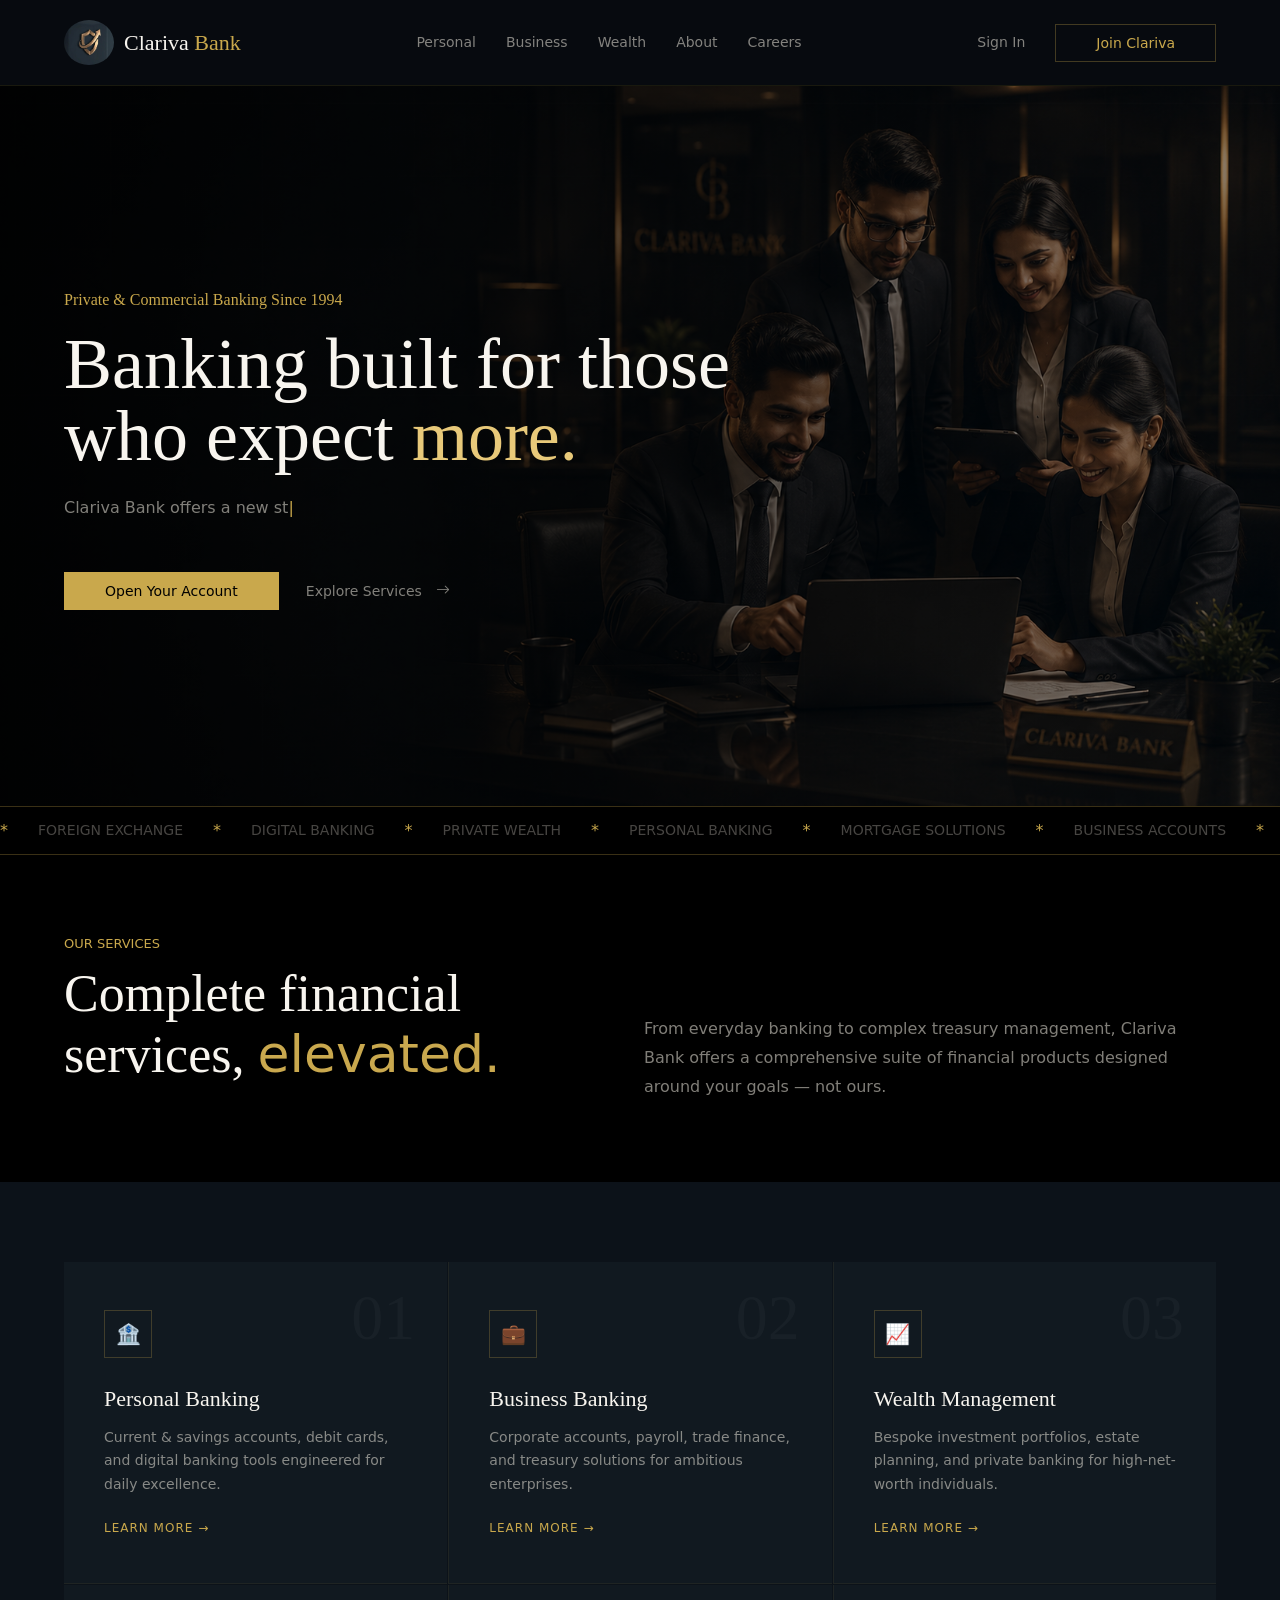
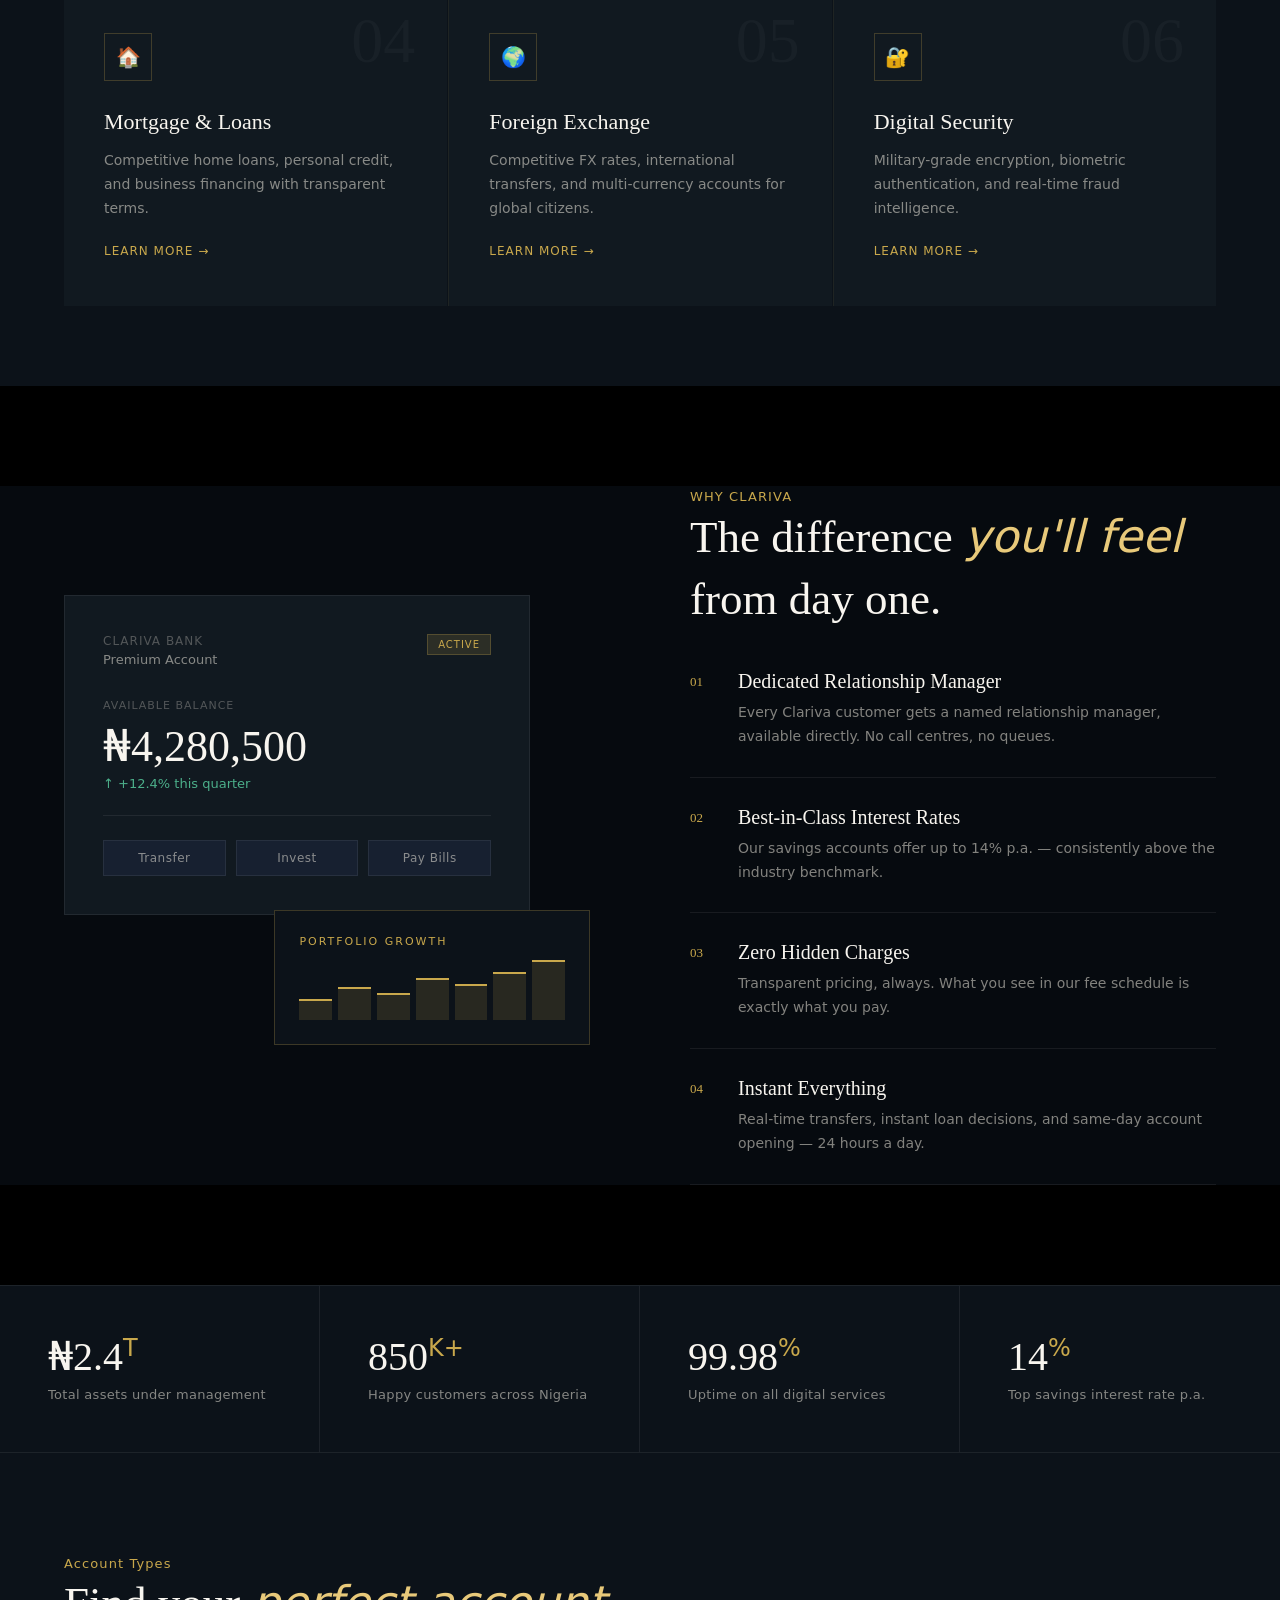
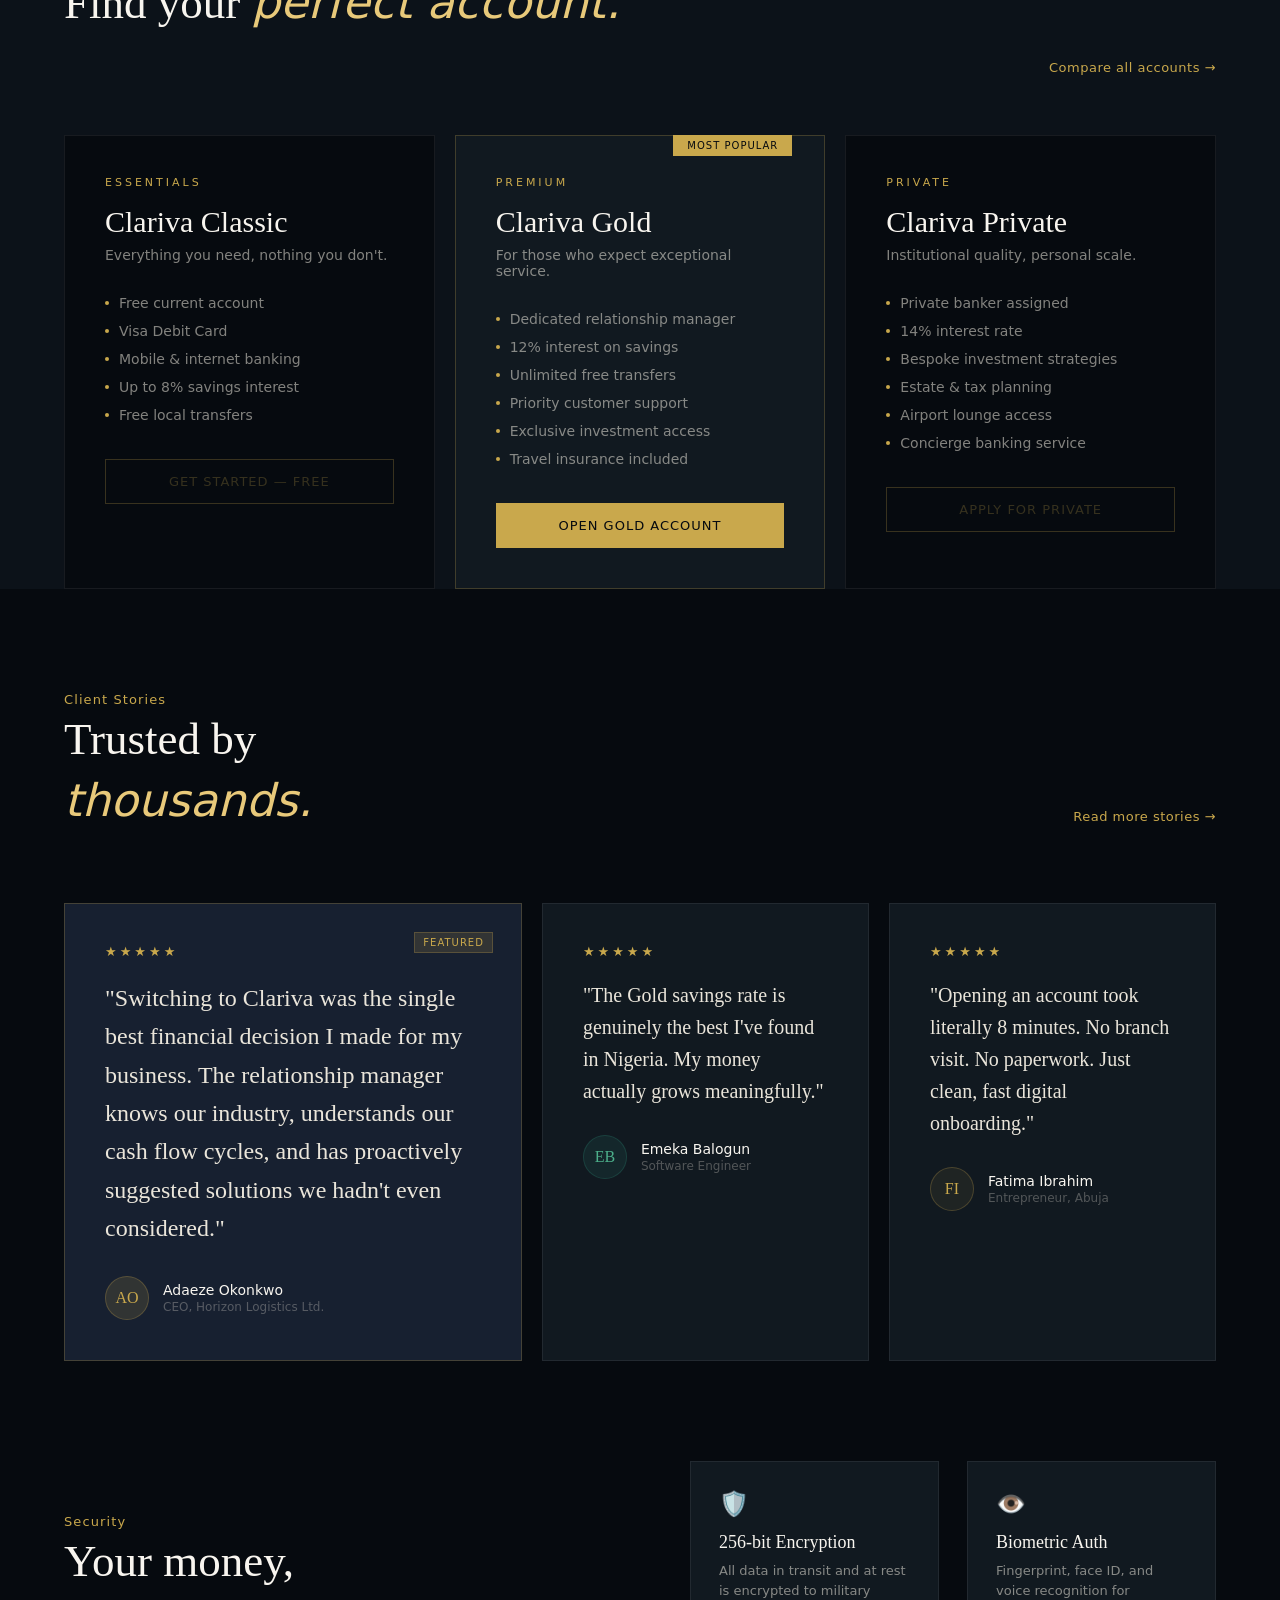
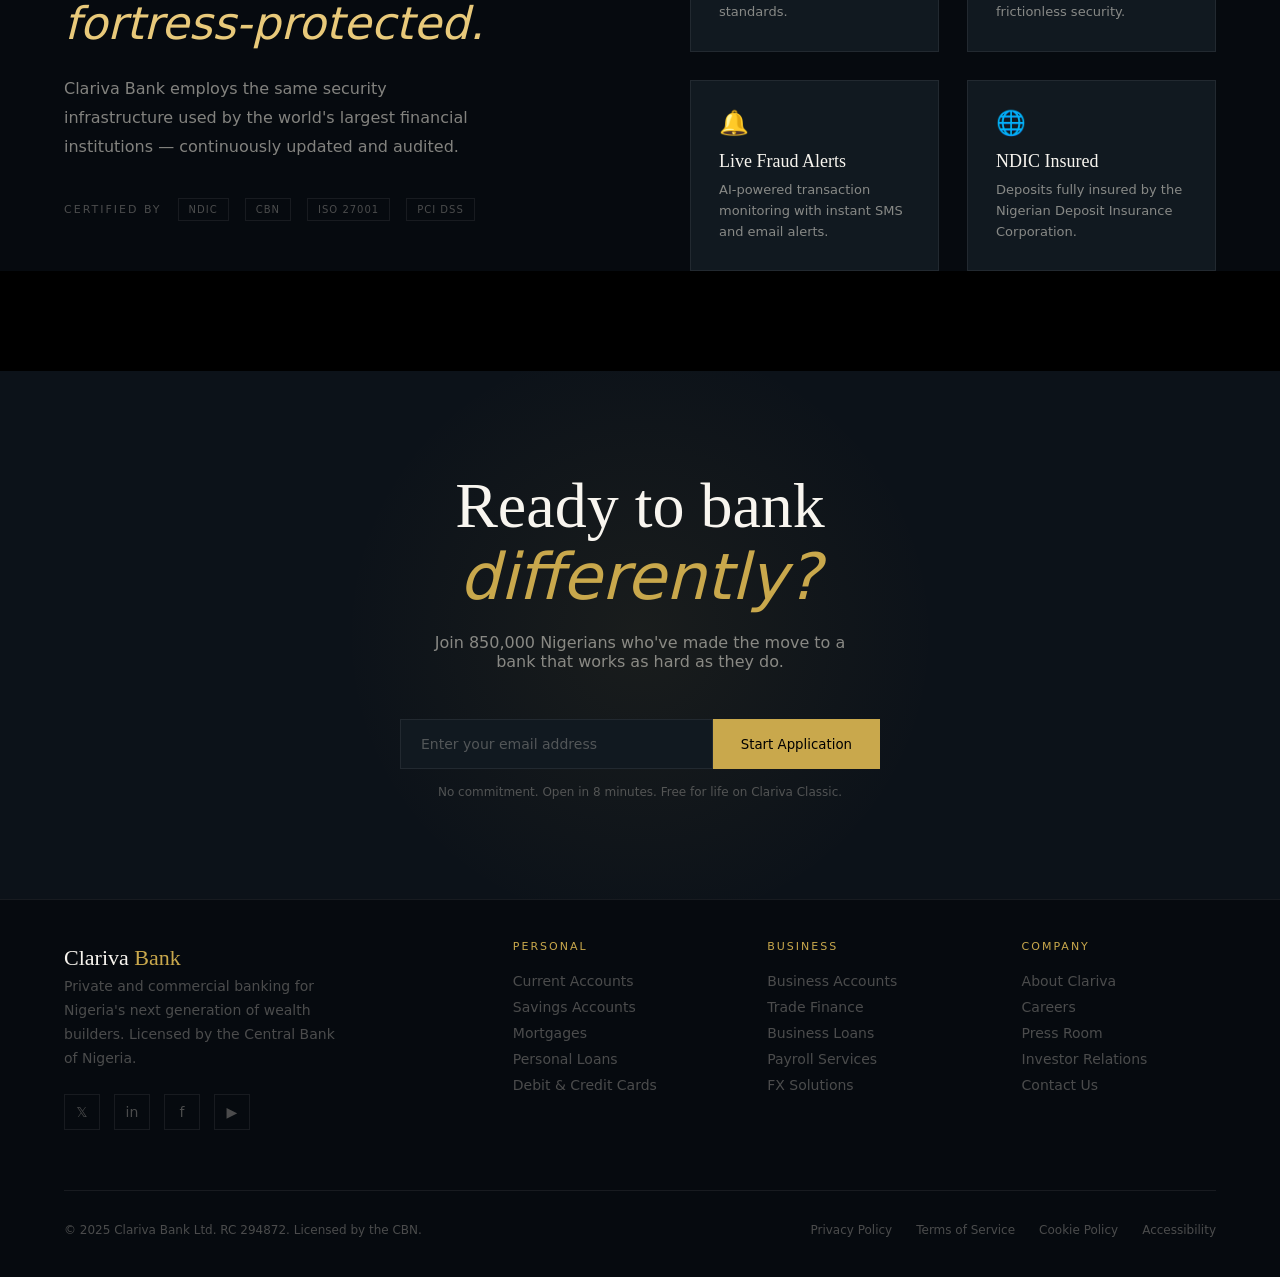
==== commit 60f423f1: "all" ====
--- a/index.html
+++ b/index.html
@@ -35,7 +35,7 @@
             </nav>
 
             <div class="bttn">
-                <a href="#" id="signIn">Sign In</a>
+                <a href="./signUp and signIn/signIn.html" id="signIn">Sign In</a>
                 <button id="btn">Join Clariva</button>
             </div>
 
@@ -475,7 +475,7 @@
         </div>
     </section>
 
-    <!-- CTA -->
+    <!-- CTA Section-->
     <section class="cta-section">
         <div cta-section-2>
             <h2 class="cta-headline">Ready to bank<br><em>differently?</em></h2>
